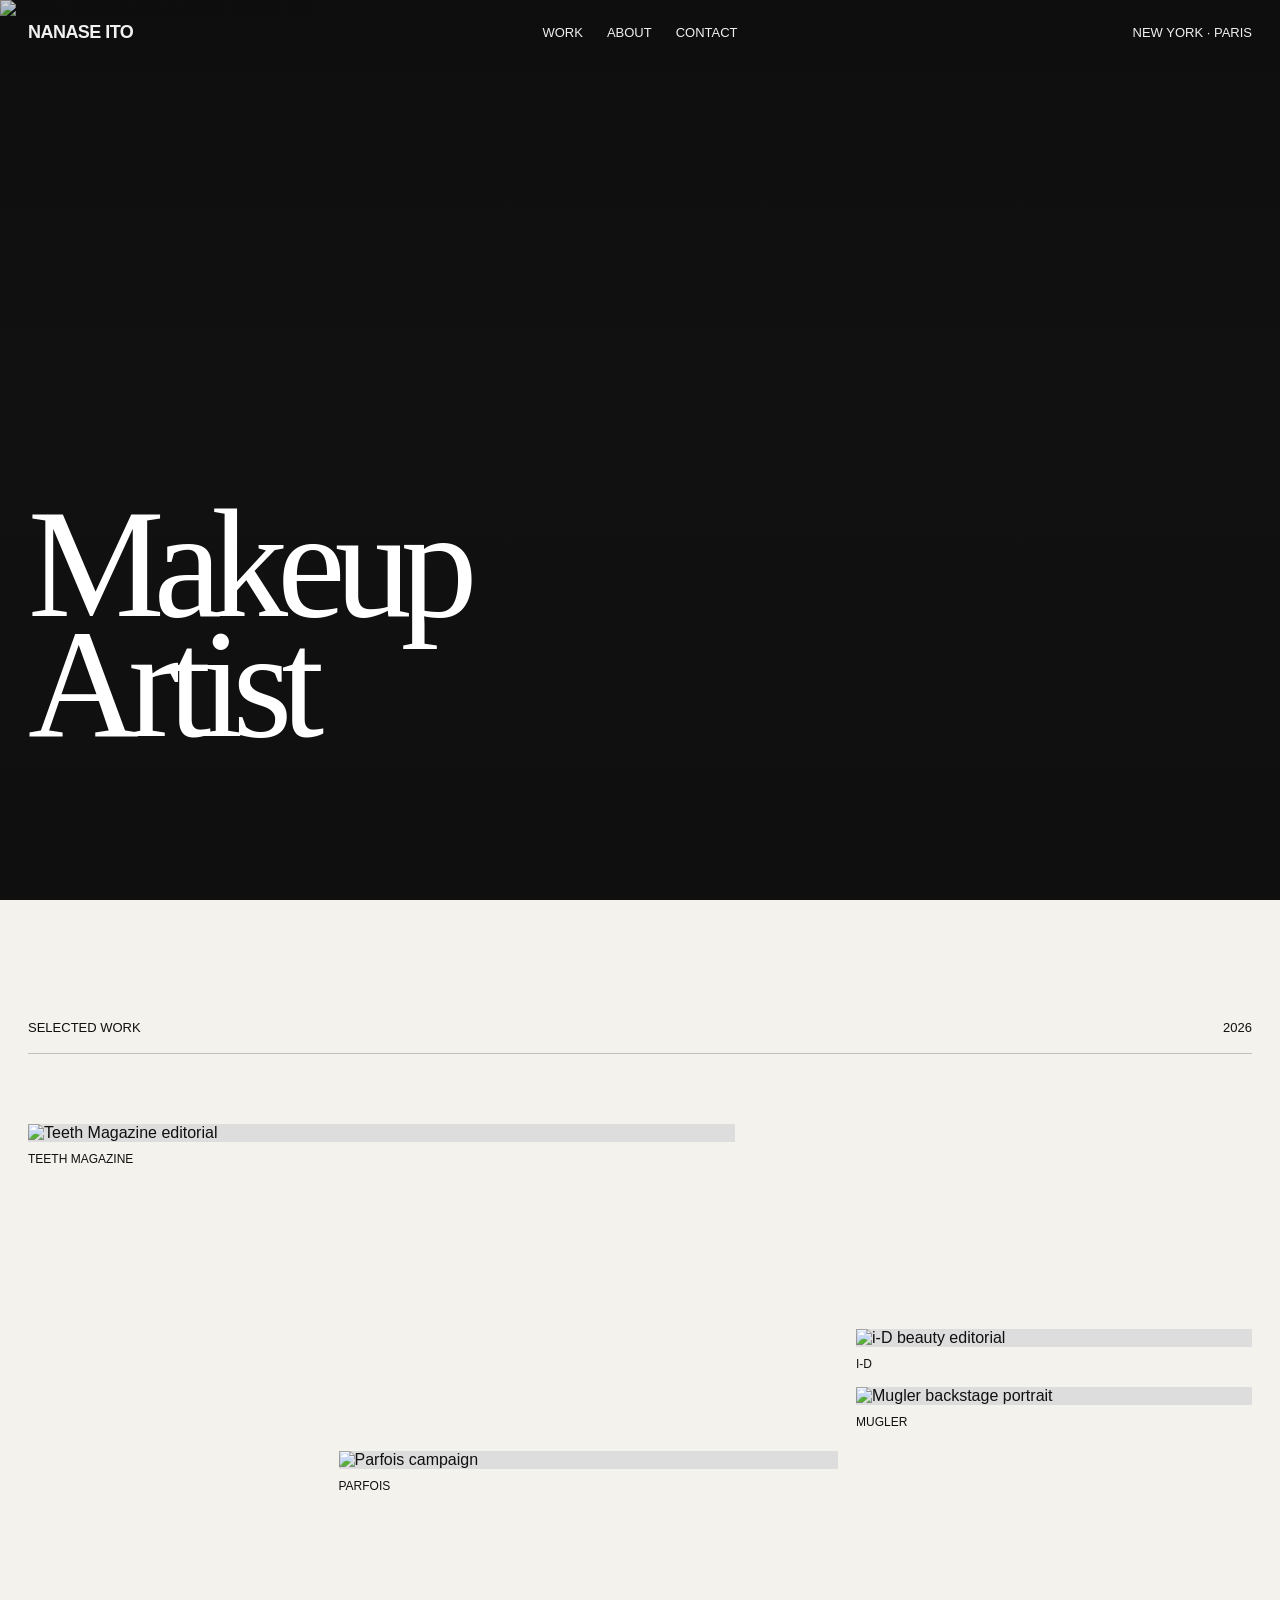
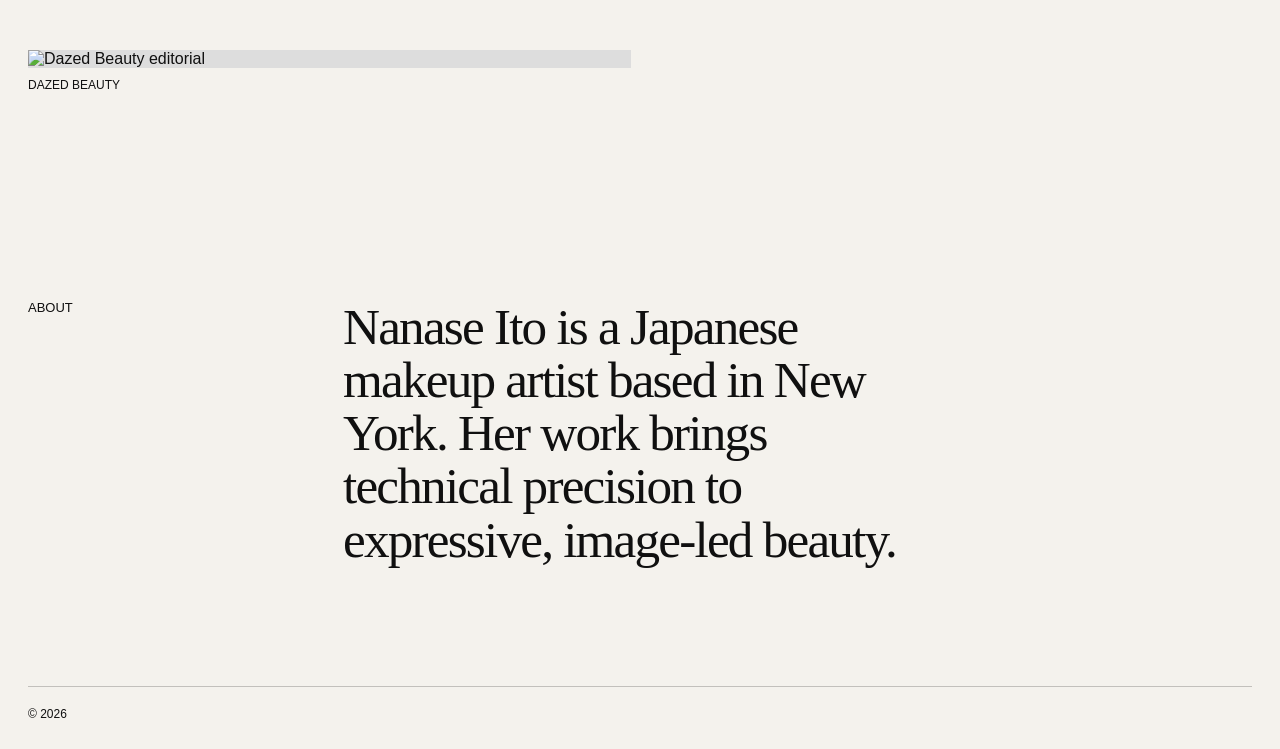
==== index.html @ 4bec416e "Initial commit: publish nanaseito_001 Co-Authored-By: Claude Sonnet 5 <noreply@anthropic.com>" ====
<!doctype html>
<html lang="en">
<head>
  <meta charset="utf-8">
  <meta name="viewport" content="width=device-width, initial-scale=1">
  <title>Nanase Ito — Makeup Artist</title>
  <meta name="description" content="Nanase Ito is a Japanese makeup artist based in New York.">
  <link rel="preconnect" href="https://images.squarespace-cdn.com">
  <style>
    :root { --ink:#101010; --paper:#f4f2ed; --line:rgba(16,16,16,.22); }
    * { box-sizing:border-box; }
    html { scroll-behavior:smooth; }
    body { margin:0; background:var(--paper); color:var(--ink); font-family:Arial, Helvetica, sans-serif; }
    a { color:inherit; text-decoration:none; }
    button { font:inherit; color:inherit; }
    header { position:fixed; inset:0 0 auto; z-index:20; display:grid; grid-template-columns:1fr auto 1fr; align-items:center; padding:22px 28px; mix-blend-mode:difference; color:#fff; }
    .brand { font-size:18px; font-weight:700; letter-spacing:-.03em; text-transform:uppercase; }
    nav { display:flex; gap:24px; font-size:13px; text-transform:uppercase; }
    .place { justify-self:end; font-size:13px; text-transform:uppercase; }
    .hero { position:relative; height:100svh; min-height:640px; overflow:hidden; background:#111; }
    .slides { height:100%; display:flex; transition:transform .85s cubic-bezier(.77,0,.18,1); }
    .slide { flex:0 0 100%; position:relative; }
    .slide img { width:100%; height:100%; object-fit:cover; display:block; filter:saturate(.92); }
    .slide:nth-child(2) img { object-position:50% 38%; }
    .slide:nth-child(3) img { object-position:50% 32%; }
    .shade { position:absolute; inset:0; background:linear-gradient(180deg,rgba(0,0,0,.18),transparent 45%,rgba(0,0,0,.12)); pointer-events:none; }
    .hero-title { position:absolute; z-index:3; left:28px; bottom:28px; color:#fff; font-family:Georgia, 'Times New Roman', serif; font-weight:400; font-size:clamp(62px,12vw,180px); line-height:.78; letter-spacing:-.07em; }
    .counter { position:absolute; z-index:4; right:28px; bottom:30px; color:#fff; font-size:13px; letter-spacing:.08em; }
    .hero-controls { position:absolute; z-index:5; inset:76px 0 0; display:grid; grid-template-columns:1fr 1fr; }
    .hero-controls button { border:0; background:transparent; cursor:pointer; color:transparent; }
    .work { padding:120px 28px 48px; }
    .section-head { display:grid; grid-template-columns:1fr 1fr; padding-bottom:18px; border-bottom:1px solid var(--line); margin-bottom:70px; font-size:13px; text-transform:uppercase; }
    .section-head span:last-child { text-align:right; }
    .grid { display:grid; grid-template-columns:repeat(12,1fr); gap:80px 18px; align-items:start; }
    figure { margin:0; }
    figure img { width:100%; display:block; background:#ddd; }
    figcaption { display:flex; justify-content:space-between; gap:16px; padding-top:10px; font-size:12px; text-transform:uppercase; }
    .p1 { grid-column:1 / span 7; }
    .p2 { grid-column:9 / span 4; margin-top:16vw; }
    .p3 { grid-column:4 / span 5; }
    .p4 { grid-column:9 / span 4; margin-top:-5vw; }
    .p5 { grid-column:1 / span 6; margin-top:6vw; }
    .about { display:grid; grid-template-columns:1fr 2fr 1fr; gap:18px; padding:160px 28px 120px; }
    .eyebrow { font-size:13px; text-transform:uppercase; }
    .bio { font-family:Georgia, 'Times New Roman', serif; font-size:clamp(30px,4vw,58px); line-height:1.04; letter-spacing:-.035em; }
    footer { border-top:1px solid var(--line); margin:0 28px; padding:20px 0 28px; display:flex; justify-content:space-between; font-size:12px; text-transform:uppercase; }
    @media (max-width:700px) {
      header { grid-template-columns:1fr auto; padding:18px; }
      header nav { display:none; }
      .place { font-size:12px; }
      .hero { min-height:560px; }
      .hero-title { left:18px; bottom:24px; font-size:20vw; }
      .counter { right:18px; bottom:19px; }
      .work { padding:85px 18px 28px; }
      .section-head { grid-template-columns:1fr auto; margin-bottom:42px; }
      .grid { display:block; }
      figure { width:100%; margin:0 0 58px !important; }
      figure:nth-child(even) { width:78%; margin-left:auto !important; }
      .about { grid-template-columns:1fr; padding:80px 18px; gap:30px; }
      .bio { font-size:34px; }
      footer { margin:0 18px; }
    }
  </style>
</head>
<body>
  <header>
    <a class="brand" href="#top">Nanase Ito</a>
    <nav><a href="#work">Work</a><a href="#about">About</a><a href="mailto:itonanase11077@gmail.com">Contact</a></nav>
    <span class="place">New York · Paris</span>
  </header>

  <main id="top">
    <section class="hero" aria-label="Featured work">
      <div class="slides">
        <div class="slide"><img src="https://images.squarespace-cdn.com/content/v1/6705bab0c13f155f43c65a9a/87ce62e5-4404-4b82-a5b9-303808db3ea6/chloe%2B%289%29-2.jpeg" alt="Beauty editorial with sculpted metallic hair"></div>
        <div class="slide"><img src="https://images.squarespace-cdn.com/content/v1/6705bab0c13f155f43c65a9a/ef1202eb-2fb5-4d88-b9f0-7d915e06c756/IMG_2988.jpeg" alt="Red graphic eye makeup editorial"></div>
        <div class="slide"><img src="https://images.squarespace-cdn.com/content/v1/6705bab0c13f155f43c65a9a/e3871aca-f01a-4595-9a8e-7752eb42dacd/IMG_6322.JPG" alt="Dazed Beauty portrait"></div>
      </div>
      <div class="shade"></div>
      <h1 class="hero-title">Makeup<br>Artist</h1>
    
      <div class="hero-controls"><button type="button" aria-label="Previous image" data-dir="-1">Previous</button><button type="button" aria-label="Next image" data-dir="1">Next</button></div>
    </section>

    <section class="work" id="work">
      <div class="section-head"><span>Selected work</span><span>2026</span></div>
      <div class="grid">
        <figure class="p1"><img loading="lazy" src="https://images.squarespace-cdn.com/content/v1/6705bab0c13f155f43c65a9a/87ce62e5-4404-4b82-a5b9-303808db3ea6/chloe%2B%289%29-2.jpeg" alt="Teeth Magazine editorial"><figcaption><span>Teeth Magazine</span></figcaption></figure>
        <figure class="p2"><img loading="lazy" src="https://images.squarespace-cdn.com/content/v1/6705bab0c13f155f43c65a9a/d8fe0be6-64a1-47eb-9e00-65406b2ce087/IMG_0883.JPG" alt="i-D beauty editorial"><figcaption><span>i-D</span></figcaption></figure>
        <figure class="p3"><img loading="lazy" src="https://images.squarespace-cdn.com/content/v1/6705bab0c13f155f43c65a9a/ef1202eb-2fb5-4d88-b9f0-7d915e06c756/IMG_2988.jpeg" alt="Parfois campaign"><figcaption><span>Parfois</span></figcaption></figure>
        <figure class="p4"><img loading="lazy" src="https://images.squarespace-cdn.com/content/v1/6705bab0c13f155f43c65a9a/119b6da4-0183-445a-9e0c-c8766646e781/IMG_0460.JPG" alt="Mugler backstage portrait"><figcaption><span>Mugler</span></figcaption></figure>
        <figure class="p5"><img loading="lazy" src="https://images.squarespace-cdn.com/content/v1/6705bab0c13f155f43c65a9a/e3871aca-f01a-4595-9a8e-7752eb42dacd/IMG_6322.JPG" alt="Dazed Beauty editorial"><figcaption><span>Dazed Beauty</span></figcaption></figure>
      </div>
    </section>

    <section class="about" id="about">
      <span class="eyebrow">About</span>
      <div class="bio">Nanase Ito is a Japanese makeup artist based in New York. Her work brings technical precision to expressive, image-led beauty.</div>
    </section>
  </main>
  <footer><span>© 2026</span></footer>
  <script>
    const rail=document.querySelector('.slides');
    const count=document.querySelector('.counter b');
    const total=3;
    let index=0;
    function go(step){ index=(index+step+total)%total; rail.style.transform=`translateX(-${index*100}%)`; count.textContent=String(index+1).padStart(2,'0'); }
    document.querySelectorAll('.hero-controls button').forEach(button=>button.addEventListener('click',()=>go(Number(button.dataset.dir))));
    let timer=setInterval(()=>go(1),5000);
    document.querySelector('.hero').addEventListener('pointerenter',()=>clearInterval(timer));
  </script>
</body>
</html>
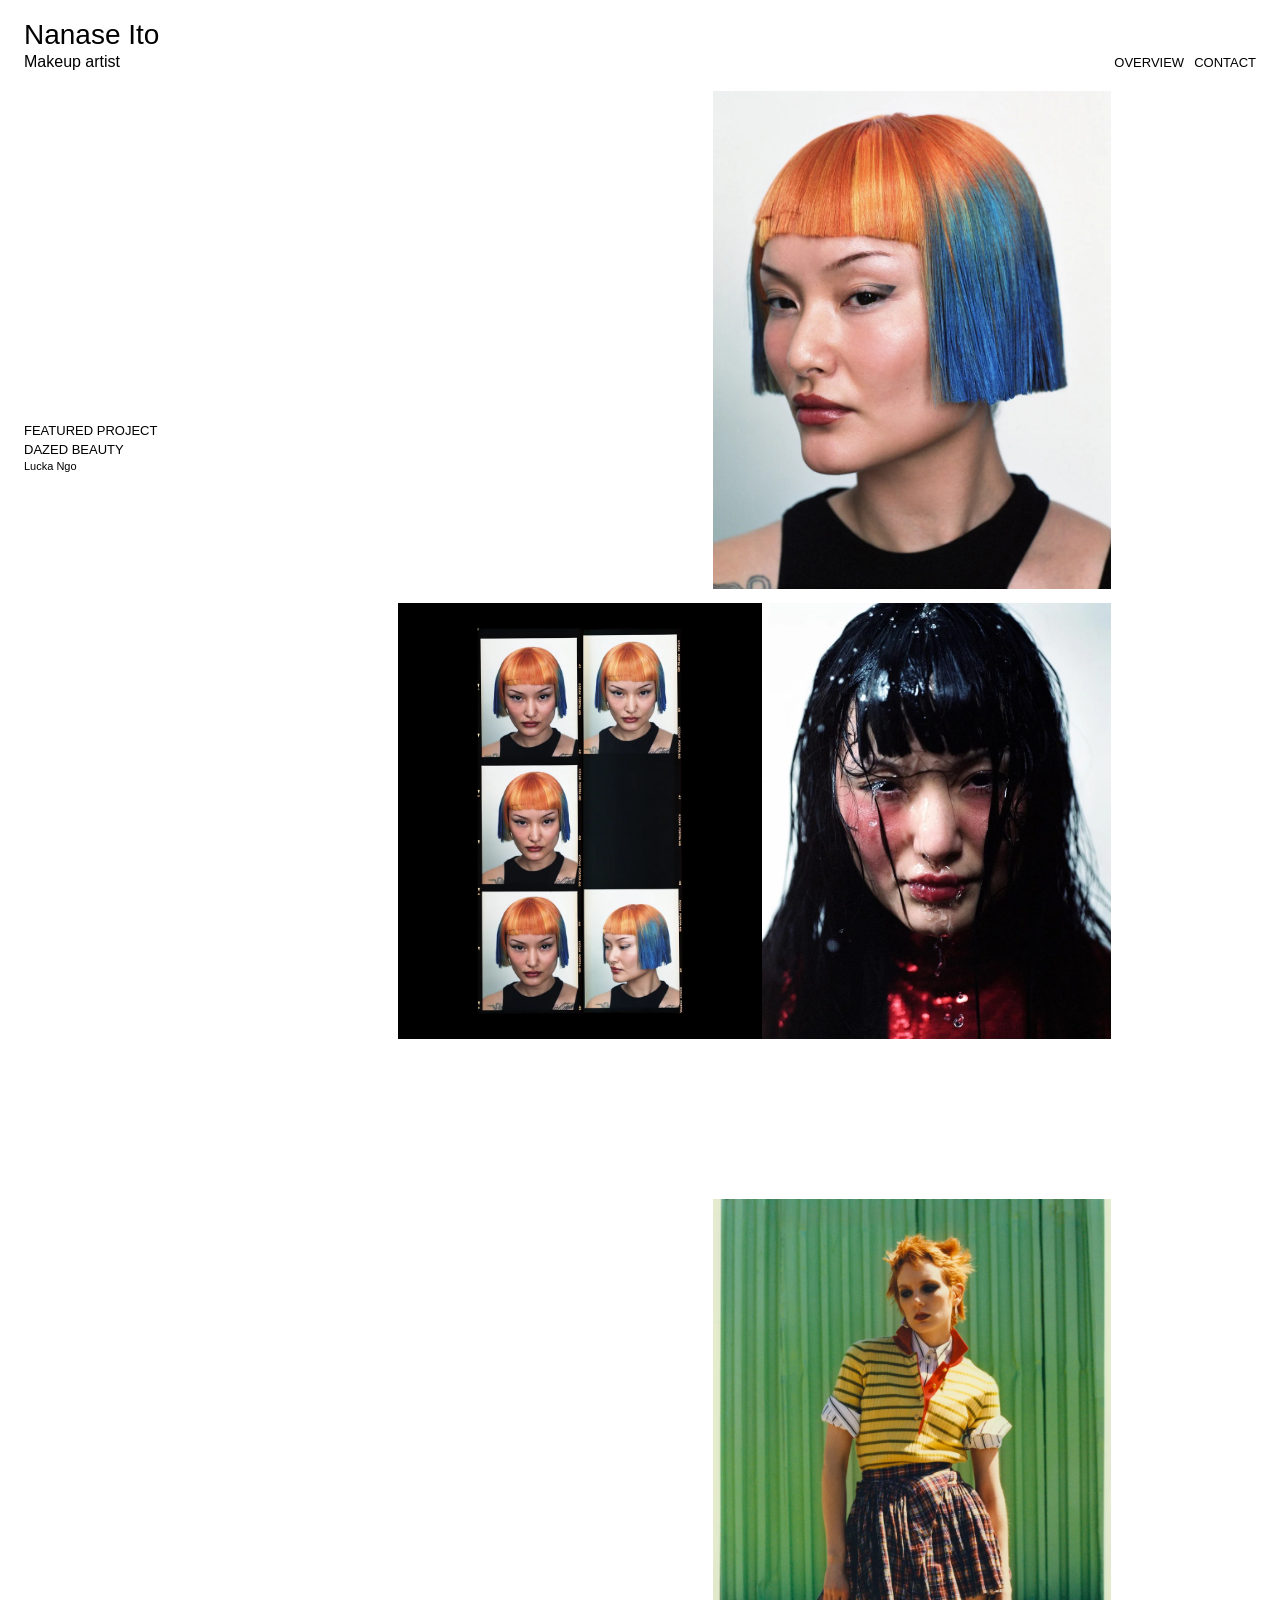
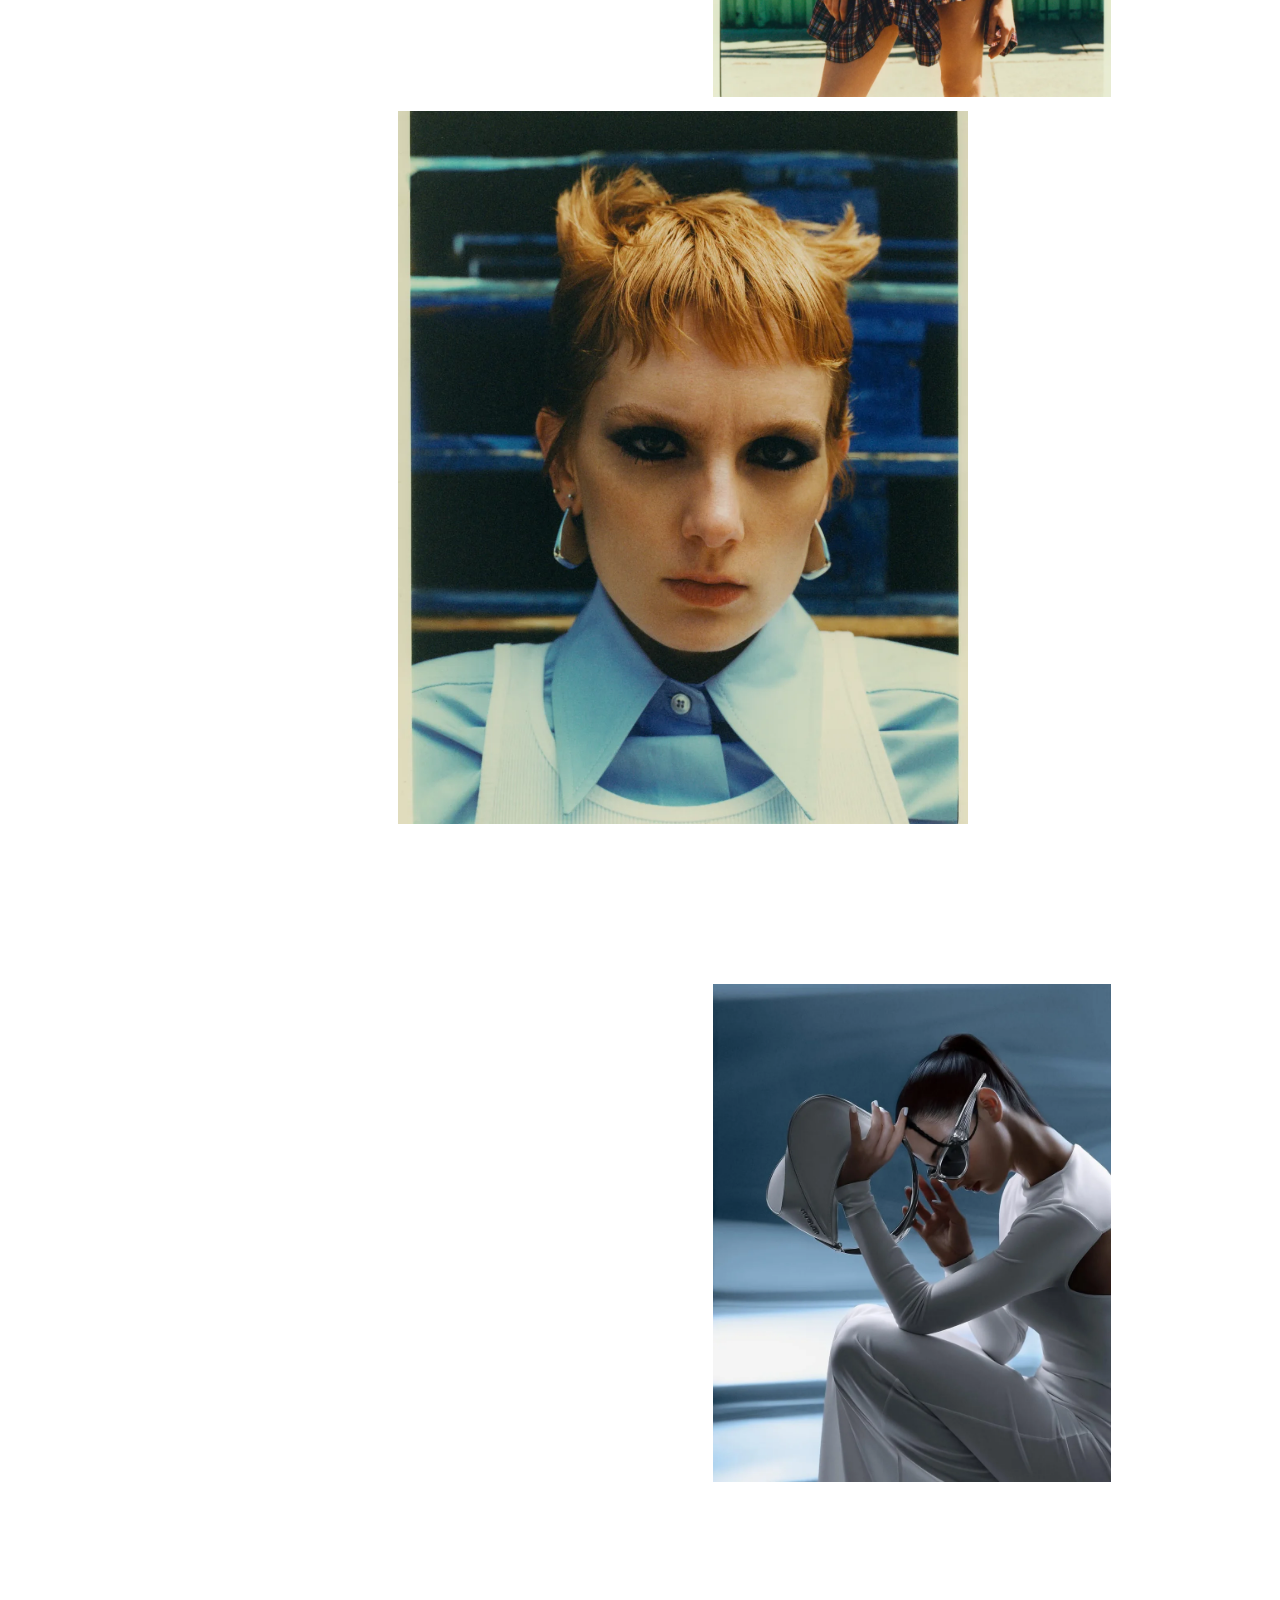
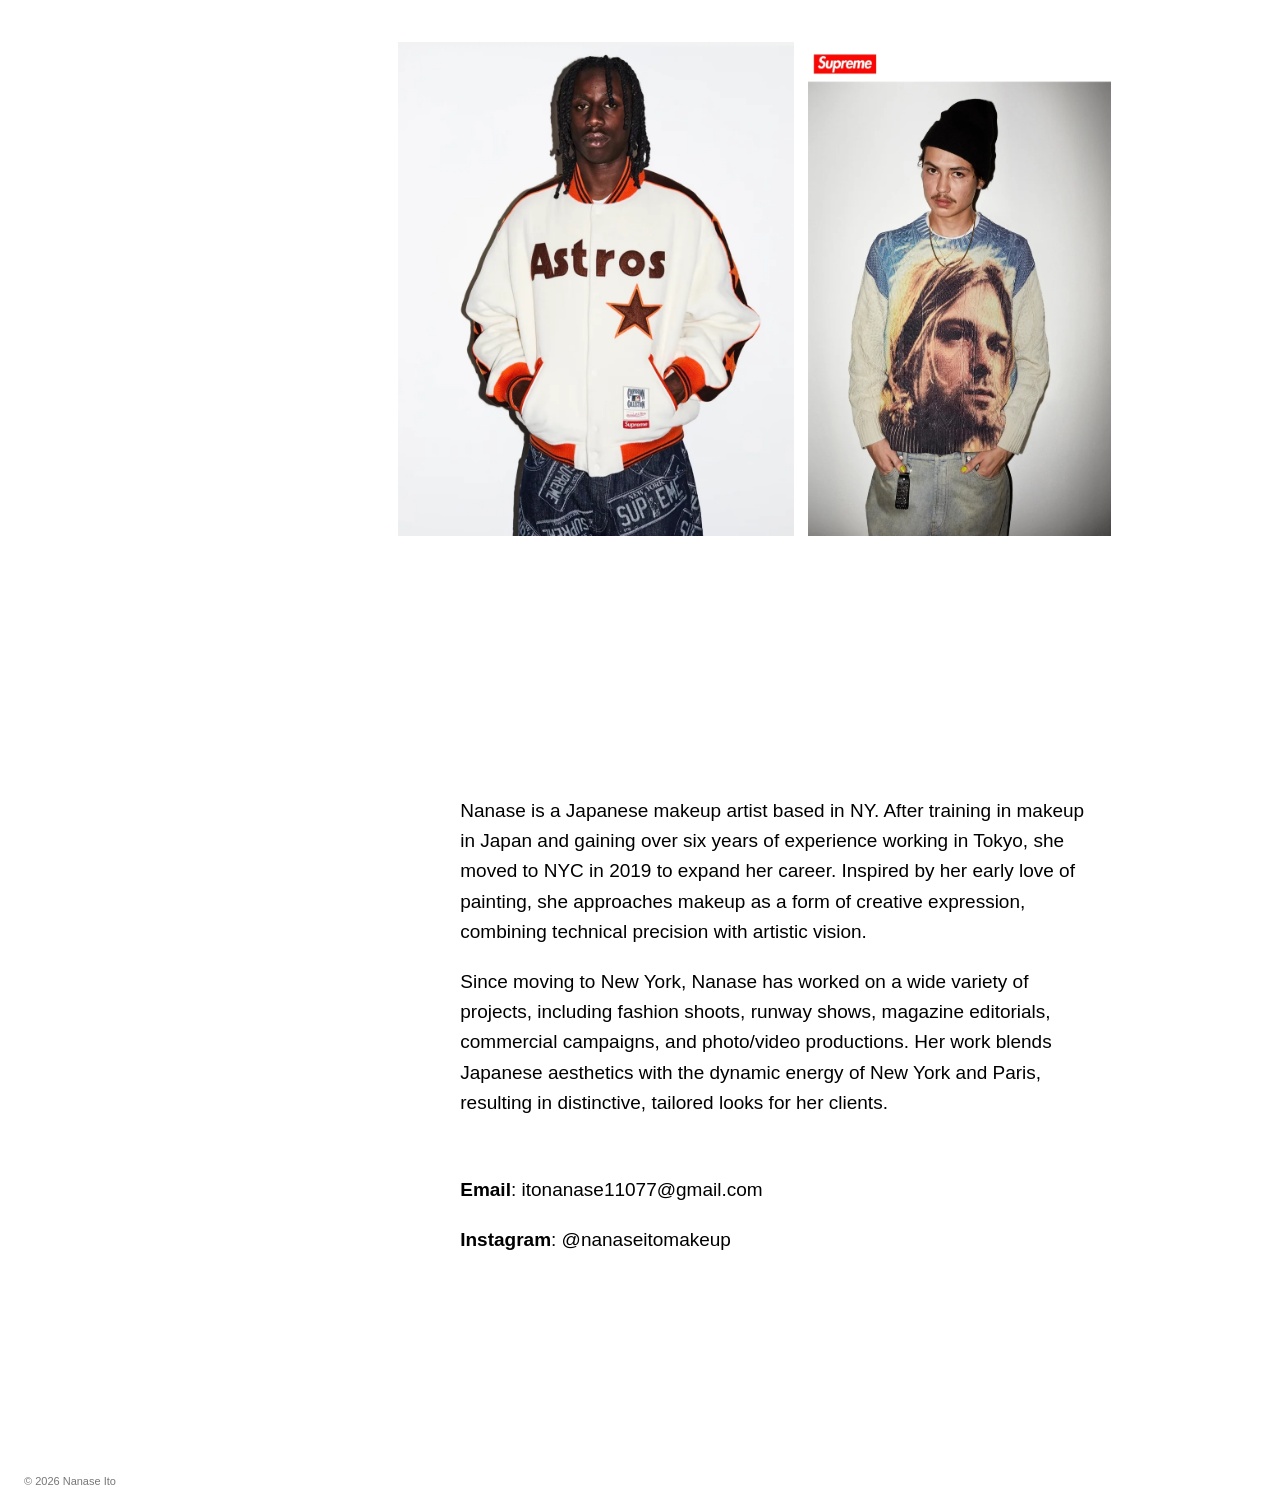
==== commit 4416399a: "Replace placeholder page with the Nanase Ito portfolio site Adds the index (featured projects, info," ====
--- a/index.html
+++ b/index.html
@@ -2,112 +2,53 @@
 <html lang="en">
 <head>
   <meta charset="utf-8">
-  <meta name="viewport" content="width=device-width, initial-scale=1">
-  <title>Nanase Ito — Makeup Artist</title>
-  <meta name="description" content="Nanase Ito is a Japanese makeup artist based in New York.">
-  <link rel="preconnect" href="https://images.squarespace-cdn.com">
-  <style>
-    :root { --ink:#101010; --paper:#f4f2ed; --line:rgba(16,16,16,.22); }
-    * { box-sizing:border-box; }
-    html { scroll-behavior:smooth; }
-    body { margin:0; background:var(--paper); color:var(--ink); font-family:Arial, Helvetica, sans-serif; }
-    a { color:inherit; text-decoration:none; }
-    button { font:inherit; color:inherit; }
-    header { position:fixed; inset:0 0 auto; z-index:20; display:grid; grid-template-columns:1fr auto 1fr; align-items:center; padding:22px 28px; mix-blend-mode:difference; color:#fff; }
-    .brand { font-size:18px; font-weight:700; letter-spacing:-.03em; text-transform:uppercase; }
-    nav { display:flex; gap:24px; font-size:13px; text-transform:uppercase; }
-    .place { justify-self:end; font-size:13px; text-transform:uppercase; }
-    .hero { position:relative; height:100svh; min-height:640px; overflow:hidden; background:#111; }
-    .slides { height:100%; display:flex; transition:transform .85s cubic-bezier(.77,0,.18,1); }
-    .slide { flex:0 0 100%; position:relative; }
-    .slide img { width:100%; height:100%; object-fit:cover; display:block; filter:saturate(.92); }
-    .slide:nth-child(2) img { object-position:50% 38%; }
-    .slide:nth-child(3) img { object-position:50% 32%; }
-    .shade { position:absolute; inset:0; background:linear-gradient(180deg,rgba(0,0,0,.18),transparent 45%,rgba(0,0,0,.12)); pointer-events:none; }
-    .hero-title { position:absolute; z-index:3; left:28px; bottom:28px; color:#fff; font-family:Georgia, 'Times New Roman', serif; font-weight:400; font-size:clamp(62px,12vw,180px); line-height:.78; letter-spacing:-.07em; }
-    .counter { position:absolute; z-index:4; right:28px; bottom:30px; color:#fff; font-size:13px; letter-spacing:.08em; }
-    .hero-controls { position:absolute; z-index:5; inset:76px 0 0; display:grid; grid-template-columns:1fr 1fr; }
-    .hero-controls button { border:0; background:transparent; cursor:pointer; color:transparent; }
-    .work { padding:120px 28px 48px; }
-    .section-head { display:grid; grid-template-columns:1fr 1fr; padding-bottom:18px; border-bottom:1px solid var(--line); margin-bottom:70px; font-size:13px; text-transform:uppercase; }
-    .section-head span:last-child { text-align:right; }
-    .grid { display:grid; grid-template-columns:repeat(12,1fr); gap:80px 18px; align-items:start; }
-    figure { margin:0; }
-    figure img { width:100%; display:block; background:#ddd; }
-    figcaption { display:flex; justify-content:space-between; gap:16px; padding-top:10px; font-size:12px; text-transform:uppercase; }
-    .p1 { grid-column:1 / span 7; }
-    .p2 { grid-column:9 / span 4; margin-top:16vw; }
-    .p3 { grid-column:4 / span 5; }
-    .p4 { grid-column:9 / span 4; margin-top:-5vw; }
-    .p5 { grid-column:1 / span 6; margin-top:6vw; }
-    .about { display:grid; grid-template-columns:1fr 2fr 1fr; gap:18px; padding:160px 28px 120px; }
-    .eyebrow { font-size:13px; text-transform:uppercase; }
-    .bio { font-family:Georgia, 'Times New Roman', serif; font-size:clamp(30px,4vw,58px); line-height:1.04; letter-spacing:-.035em; }
-    footer { border-top:1px solid var(--line); margin:0 28px; padding:20px 0 28px; display:flex; justify-content:space-between; font-size:12px; text-transform:uppercase; }
-    @media (max-width:700px) {
-      header { grid-template-columns:1fr auto; padding:18px; }
-      header nav { display:none; }
-      .place { font-size:12px; }
-      .hero { min-height:560px; }
-      .hero-title { left:18px; bottom:24px; font-size:20vw; }
-      .counter { right:18px; bottom:19px; }
-      .work { padding:85px 18px 28px; }
-      .section-head { grid-template-columns:1fr auto; margin-bottom:42px; }
-      .grid { display:block; }
-      figure { width:100%; margin:0 0 58px !important; }
-      figure:nth-child(even) { width:78%; margin-left:auto !important; }
-      .about { grid-template-columns:1fr; padding:80px 18px; gap:30px; }
-      .bio { font-size:34px; }
-      footer { margin:0 18px; }
-    }
-  </style>
+  <meta name="viewport" content="width=device-width, initial-scale=1, viewport-fit=cover">
+  <meta name="description" content="Nanase Ito, Japanese makeup artist based in New York.">
+  <title>NANASE ITO — Makeup artist</title>
+  <link rel="stylesheet" href="index.css">
+  <script src="portfolio-data.js" defer></script>
+  <script src="featured-data.js" defer></script>
+  <script src="index.js" defer></script>
 </head>
 <body>
-  <header>
-    <a class="brand" href="#top">Nanase Ito</a>
-    <nav><a href="#work">Work</a><a href="#about">About</a><a href="mailto:itonanase11077@gmail.com">Contact</a></nav>
-    <span class="place">New York · Paris</span>
+  <header class="site-header">
+    <div class="site-brand">
+      <span class="site-name">Nanase Ito</span>
+      <span class="site-role">Makeup artist</span>
+    </div>
+    <nav class="site-nav" aria-label="Site">
+      <a href="overview.html">OVERVIEW</a>
+      <a href="mailto:itonanase11077@gmail.com">CONTACT</a>
+    </nav>
   </header>
 
-  <main id="top">
-    <section class="hero" aria-label="Featured work">
-      <div class="slides">
-        <div class="slide"><img src="https://images.squarespace-cdn.com/content/v1/6705bab0c13f155f43c65a9a/87ce62e5-4404-4b82-a5b9-303808db3ea6/chloe%2B%289%29-2.jpeg" alt="Beauty editorial with sculpted metallic hair"></div>
-        <div class="slide"><img src="https://images.squarespace-cdn.com/content/v1/6705bab0c13f155f43c65a9a/ef1202eb-2fb5-4d88-b9f0-7d915e06c756/IMG_2988.jpeg" alt="Red graphic eye makeup editorial"></div>
-        <div class="slide"><img src="https://images.squarespace-cdn.com/content/v1/6705bab0c13f155f43c65a9a/e3871aca-f01a-4595-9a8e-7752eb42dacd/IMG_6322.JPG" alt="Dazed Beauty portrait"></div>
-      </div>
-      <div class="shade"></div>
-      <h1 class="hero-title">Makeup<br>Artist</h1>
-    
-      <div class="hero-controls"><button type="button" aria-label="Previous image" data-dir="-1">Previous</button><button type="button" aria-label="Next image" data-dir="1">Next</button></div>
+  <main id="page">
+    <!-- Projects come from featured-data.js (rendered by index.js). -->
+    <section id="featured" class="featured" aria-label="Featured project">
+      <div class="fp-rail"><div id="fp-caption" class="fp-caption" aria-live="polite"></div></div>
+      <div id="fp-projects" class="fp-projects"></div>
     </section>
 
-    <section class="work" id="work">
-      <div class="section-head"><span>Selected work</span><span>2026</span></div>
-      <div class="grid">
-        <figure class="p1"><img loading="lazy" src="https://images.squarespace-cdn.com/content/v1/6705bab0c13f155f43c65a9a/87ce62e5-4404-4b82-a5b9-303808db3ea6/chloe%2B%289%29-2.jpeg" alt="Teeth Magazine editorial"><figcaption><span>Teeth Magazine</span></figcaption></figure>
-        <figure class="p2"><img loading="lazy" src="https://images.squarespace-cdn.com/content/v1/6705bab0c13f155f43c65a9a/d8fe0be6-64a1-47eb-9e00-65406b2ce087/IMG_0883.JPG" alt="i-D beauty editorial"><figcaption><span>i-D</span></figcaption></figure>
-        <figure class="p3"><img loading="lazy" src="https://images.squarespace-cdn.com/content/v1/6705bab0c13f155f43c65a9a/ef1202eb-2fb5-4d88-b9f0-7d915e06c756/IMG_2988.jpeg" alt="Parfois campaign"><figcaption><span>Parfois</span></figcaption></figure>
-        <figure class="p4"><img loading="lazy" src="https://images.squarespace-cdn.com/content/v1/6705bab0c13f155f43c65a9a/119b6da4-0183-445a-9e0c-c8766646e781/IMG_0460.JPG" alt="Mugler backstage portrait"><figcaption><span>Mugler</span></figcaption></figure>
-        <figure class="p5"><img loading="lazy" src="https://images.squarespace-cdn.com/content/v1/6705bab0c13f155f43c65a9a/e3871aca-f01a-4595-9a8e-7752eb42dacd/IMG_6322.JPG" alt="Dazed Beauty editorial"><figcaption><span>Dazed Beauty</span></figcaption></figure>
+    <section id="about" class="text-section info-section" aria-label="Info">
+      <div class="body-text">
+        <p>Nanase is a Japanese makeup artist based in NY. After training in makeup in Japan and gaining over six years of experience working in Tokyo, she moved to NYC in 2019 to expand her career. Inspired by her early love of painting, she approaches makeup as a form of creative expression, combining technical precision with artistic vision.</p>
+        <p>Since moving to New York, Nanase has worked on a wide variety of projects, including fashion shoots, runway shows, magazine editorials, commercial campaigns, and photo/video productions. Her work blends Japanese aesthetics with the dynamic energy of New York and Paris, resulting in distinctive, tailored looks for her clients.</p>
+        <div class="info-contact">
+          <p><strong>Email</strong>: <a href="mailto:itonanase11077@gmail.com">itonanase11077@gmail.com</a></p>
+          <!-- TODO: link to the Instagram profile once its URL is confirmed. -->
+          <p><strong>Instagram</strong>: <a href="https://www.instagram.com/nanaseitomakeup/" target="_blank" rel="noopener noreferrer">@nanaseitomakeup</a></p>
+        </div>
       </div>
     </section>
+  </main>
 
-    <section class="about" id="about">
-      <span class="eyebrow">About</span>
-      <div class="bio">Nanase Ito is a Japanese makeup artist based in New York. Her work brings technical precision to expressive, image-led beauty.</div>
-    </section>
-  </main>
-  <footer><span>© 2026</span></footer>
-  <script>
-    const rail=document.querySelector('.slides');
-    const count=document.querySelector('.counter b');
-    const total=3;
-    let index=0;
-    function go(step){ index=(index+step+total)%total; rail.style.transform=`translateX(-${index*100}%)`; count.textContent=String(index+1).padStart(2,'0'); }
-    document.querySelectorAll('.hero-controls button').forEach(button=>button.addEventListener('click',()=>go(Number(button.dataset.dir))));
-    let timer=setInterval(()=>go(1),5000);
-    document.querySelector('.hero').addEventListener('pointerenter',()=>clearInterval(timer));
-  </script>
+  <footer class="site-footer">
+  © 2026 Nanase Ito
+  </footer>
+
+  <section id="modal" class="overlay" role="dialog" aria-modal="true" aria-label="Portfolio media viewer" hidden>
+    <div id="stage" class="stage"></div>
+    <div class="modal-footer"><div id="modal-caption" class="caption" aria-live="polite"></div><button id="modal-close" aria-label="Close media viewer">&lt;&lt;</button></div>
+  </section>
 </body>
 </html>
--- a/index.css
+++ b/index.css
@@ -0,0 +1,141 @@
+/* index.html. overview.html keeps its own overview.css.
+ * Lightbox rules near the bottom are copied from overview.css (same look/behaviour). */
+:root {
+  font-family: "Helvetica Neue", Helvetica, Arial, sans-serif; color: #000; --bg: #fff; background: var(--bg); font-size: 14px;
+  --edge: 24px;
+  /* Header type: Helvetica-style name / profession (tune size and weight here) */
+  --brand-font-weight: 400;
+  --brand-name-size: 28px;
+  --brand-role-size: 16px;
+  --nav-size: 13px;
+  --header-pad-top: max(18px, env(safe-area-inset-top));
+  --header-pad-bottom: 12px;
+  --header-h: calc(var(--header-pad-top) + (var(--brand-name-size) + var(--brand-role-size)) * 1.2 + var(--header-pad-bottom));
+  /* Body text (INFO) */
+  --body-size: 19px;
+}
+* { box-sizing: border-box; }
+body { margin: 0; }
+button, a { color: inherit; font: inherit; -webkit-tap-highlight-color: transparent; }
+button { padding: 0; border: 0; background: none; cursor: pointer; appearance: none; -webkit-appearance: none; }
+a { text-decoration: none; }
+button:focus-visible, a:focus-visible { outline: 1px solid currentColor; outline-offset: 4px; }
+.no-ring:focus-visible { outline: none; }
+[hidden] { display: none !important; }
+h1, h2 { margin: 0; font: inherit; }
+
+/* Fixed frosted header: same treatment as overview.css .header-bg */
+.site-header {
+  position: fixed; top: 0; left: 0; right: 0; z-index: 30;
+  height: var(--header-h);
+  padding: var(--header-pad-top) max(var(--edge), env(safe-area-inset-right)) var(--header-pad-bottom) max(var(--edge), env(safe-area-inset-left));
+  display: flex; justify-content: space-between; align-items: flex-end; gap: 16px;
+  color: #000;
+  background: rgba(255, 255, 255, 0.555);
+  backdrop-filter: blur(16px); -webkit-backdrop-filter: blur(16px);
+}
+.site-brand {
+  font-weight: var(--brand-font-weight); line-height: 1.2;
+}
+.site-name { display: block; font-size: var(--brand-name-size); }
+.site-role { display: block; font-size: var(--brand-role-size); }
+.site-nav { display: flex; gap: 10px; font-size: var(--nav-size); line-height: 1.2; white-space: nowrap; }
+
+/* FEATURED PROJECT
+ * One caption (.fp-rail) for the whole section sticks on the left while the projects
+ * scroll (desktop/tablet: mid-screen; mobile: below the header, see media query);
+ * index.js swaps its text per project. Images sit in an asymmetric
+ * right-hand stack: main image right-aligned, remaining images in a row below. */
+.featured { display: grid; padding-top: calc(var(--header-h) + 8px); }
+.fp-rail, .fp-projects { grid-area: 1 / 1; min-width: 0; }
+.fp-rail { justify-self: start; width: 30%; padding-left: max(var(--edge), env(safe-area-inset-left)); pointer-events: none; }
+.fp-rail .fp-caption { position: sticky; top: calc(50vh - 28px); }
+.fp-caption { font-size: 13px; line-height: 1.45; text-transform: uppercase; }
+.fp-caption span { display: block; }
+.fp-caption .fp-credit { font-size: 11px; text-transform: none; }
+.fp-project + .fp-project { margin-top: 160px; }
+.fp-stack { width: 55.7%; margin-left: auto; margin-right: 13.2%; }
+.fp-item { display: block; width: 100%; }
+.fp-item img, .fp-item video { display: block; width: 100%; height: auto; }
+.fp-main { width: 55.9%; margin-left: auto; }
+.fp-row { display: flex; align-items: flex-start; margin-top: 14px; }
+.fp-row .fp-item { min-width: 0; }
+/* layout: 'side-by-side' (featured-data.js): the two images form the only row */
+.fp-project--side .fp-row { margin-top: 0; gap: 14px; }
+
+/* INFO: text in the right-hand column (two-column grid) */
+.text-section {
+  display: grid; grid-template-columns: 41% minmax(0, 1fr); align-items: center;
+  padding: 0 15% 0 max(var(--edge), env(safe-area-inset-left));
+}
+.info-section { margin-top: 260px; padding-bottom: 160px; }
+/* No INFO label: keep the text in the right-hand column */
+.info-section .body-text { grid-column: 2; }
+.info-contact { margin-top: 3em; }
+.body-text {
+  font-size: var(--body-size); line-height: 1.6; text-align: left;
+}
+.body-text p { margin: 0 0 1em; }
+.body-text p:last-child { margin-bottom: 0; }
+.body-text a { text-decoration: none; }
+.body-text strong { font-weight: 700; }
+
+/* Lightbox - copied from overview.css. The page header stays above it (z-index 30). */
+.overlay { position: fixed; inset: 0; z-index: 20; background: rgba(245,245,245,.72); backdrop-filter: blur(5px); -webkit-backdrop-filter: blur(5px); }
+#modal { touch-action: none; overscroll-behavior-y: none; }
+#modal { background: #FFFFFF; }
+.stage { position: absolute; inset: var(--header-h) 30px 54px; overflow: hidden; touch-action: none; }
+.modal-media { position: absolute; inset: 0; width: 100%; height: 100%; object-fit: contain; display: block; user-select: none; -webkit-user-select: none; }
+.modal-footer { position: fixed; bottom: 0; left: 0; right: 0; padding: 9px max(var(--edge), env(safe-area-inset-right)) max(9px, env(safe-area-inset-bottom)) max(var(--edge), env(safe-area-inset-left)); min-height: 46px; display: flex; align-items: center; justify-content: space-between; gap: 20px; font-size: 11px; }
+.modal-footer button { font-size: 13px; min-width: 44px; min-height: 44px; text-align: right; }
+.caption { line-height: 1.25; min-height: 30px; }
+.caption span { display: block; }
+
+/* Mobile: compact header; per-project caption beside the main image instead of the sticky rail */
+@media (max-width: 767px) {
+  :root {
+    --edge: 20px;
+    --brand-name-size: 18px;
+    --brand-role-size: 13px;
+    --nav-size: 10px;
+    --header-pad-top: max(12px, env(safe-area-inset-top));
+    --header-pad-bottom: 8px;
+    --body-size: 14px;
+  }
+  .featured { padding-top: calc(var(--header-h) + 40px); }
+  .fp-project { display: grid; grid-template-columns: minmax(0, 1fr) 52%; padding-right: 10px; }
+  .fp-project + .fp-project { margin-top: 100px; }
+  .fp-stack { display: contents; }
+  /* Rail caption pinned where the first project's caption starts (header + 40px), drawn
+     above the images (z-index 1, still below the header's 30). Neither .fp-rail nor its
+     ancestors form a stacking context, so the difference blend reaches the photos:
+     black on white, inverted over the image. */
+  .fp-rail .fp-caption {
+    top: calc(var(--header-h) + 40px); z-index: 1;
+    padding-top: 6px;
+    font-size: 28px; line-height: 1.35; white-space: nowrap;
+    color: #fff; mix-blend-mode: difference;
+  }
+  .fp-rail .fp-caption .fp-credit { font-size: inherit; }
+  .fp-main { grid-column: 2; grid-row: 1; width: 100%; }
+  .fp-row { grid-column: 1 / -1; margin: 4px 0 0 10%; gap: 12px; }
+  .fp-project--side .fp-row { margin-top: 0; gap: 12px; }
+  .text-section { display: block; padding: 0 var(--edge); }
+  .info-section { margin-top: 200px; padding-bottom: 120px; }
+  .stage { inset: var(--header-h) 0 64px; }
+}
+
+
+.site-footer {
+  padding: 60px 24px 24px;
+  font-size: 11px;
+  font-weight: 400;
+  color: #777;
+  text-align: left;
+}
+
+@media (max-width: 767px) {
+  .site-footer {
+    padding: 60px 20px 20px;
+  }
+}
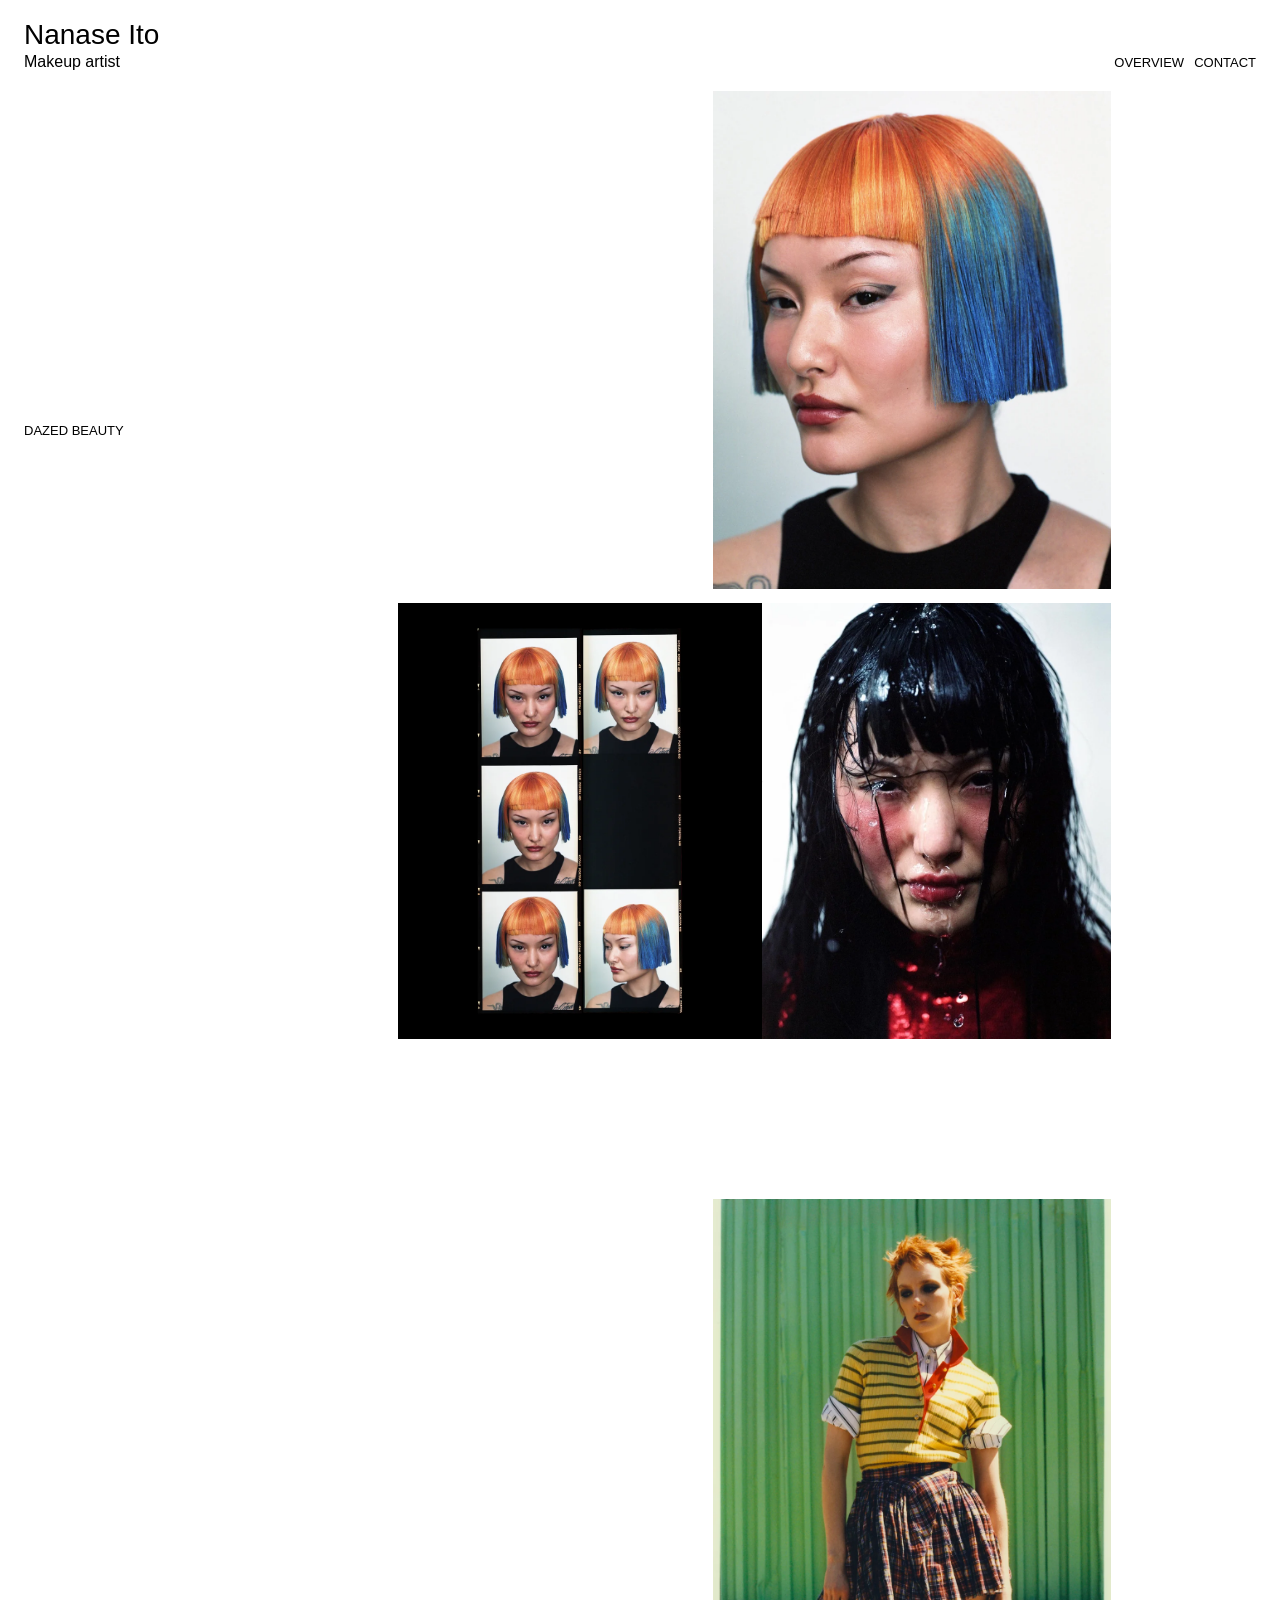
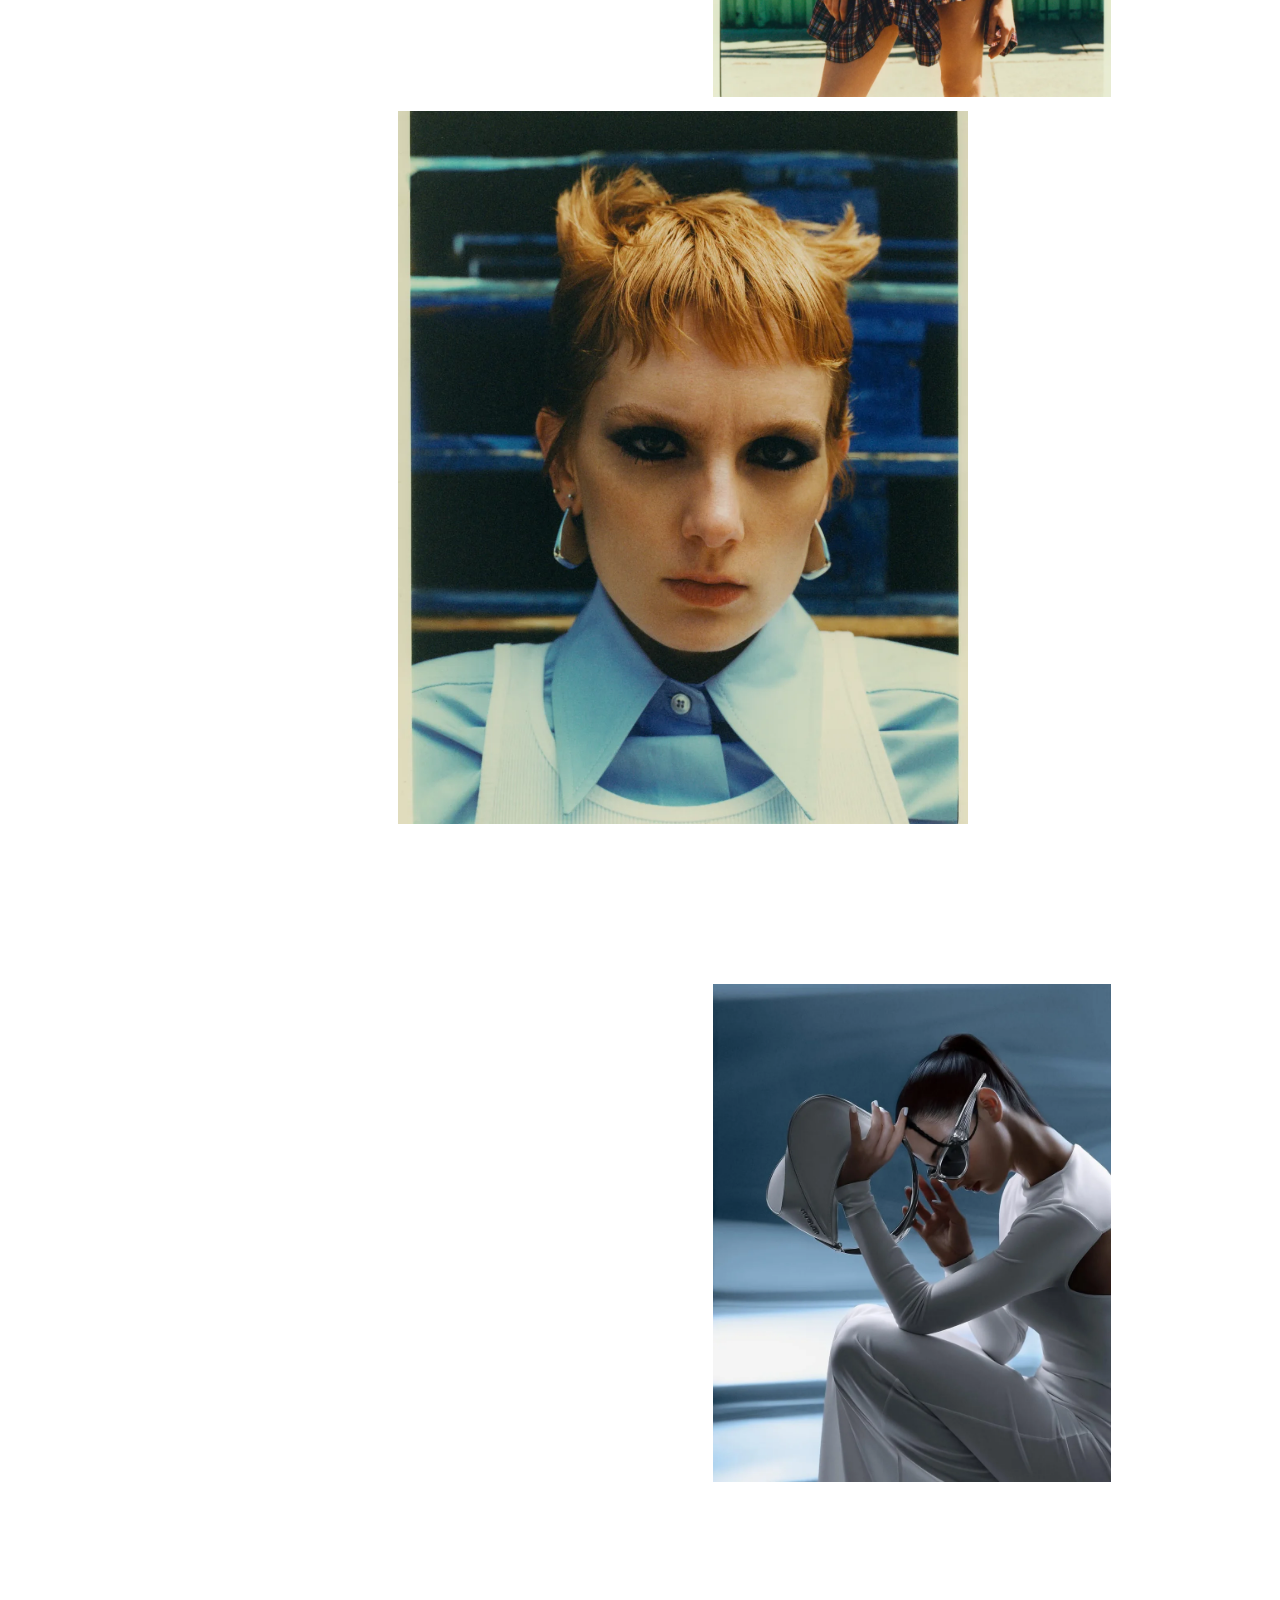
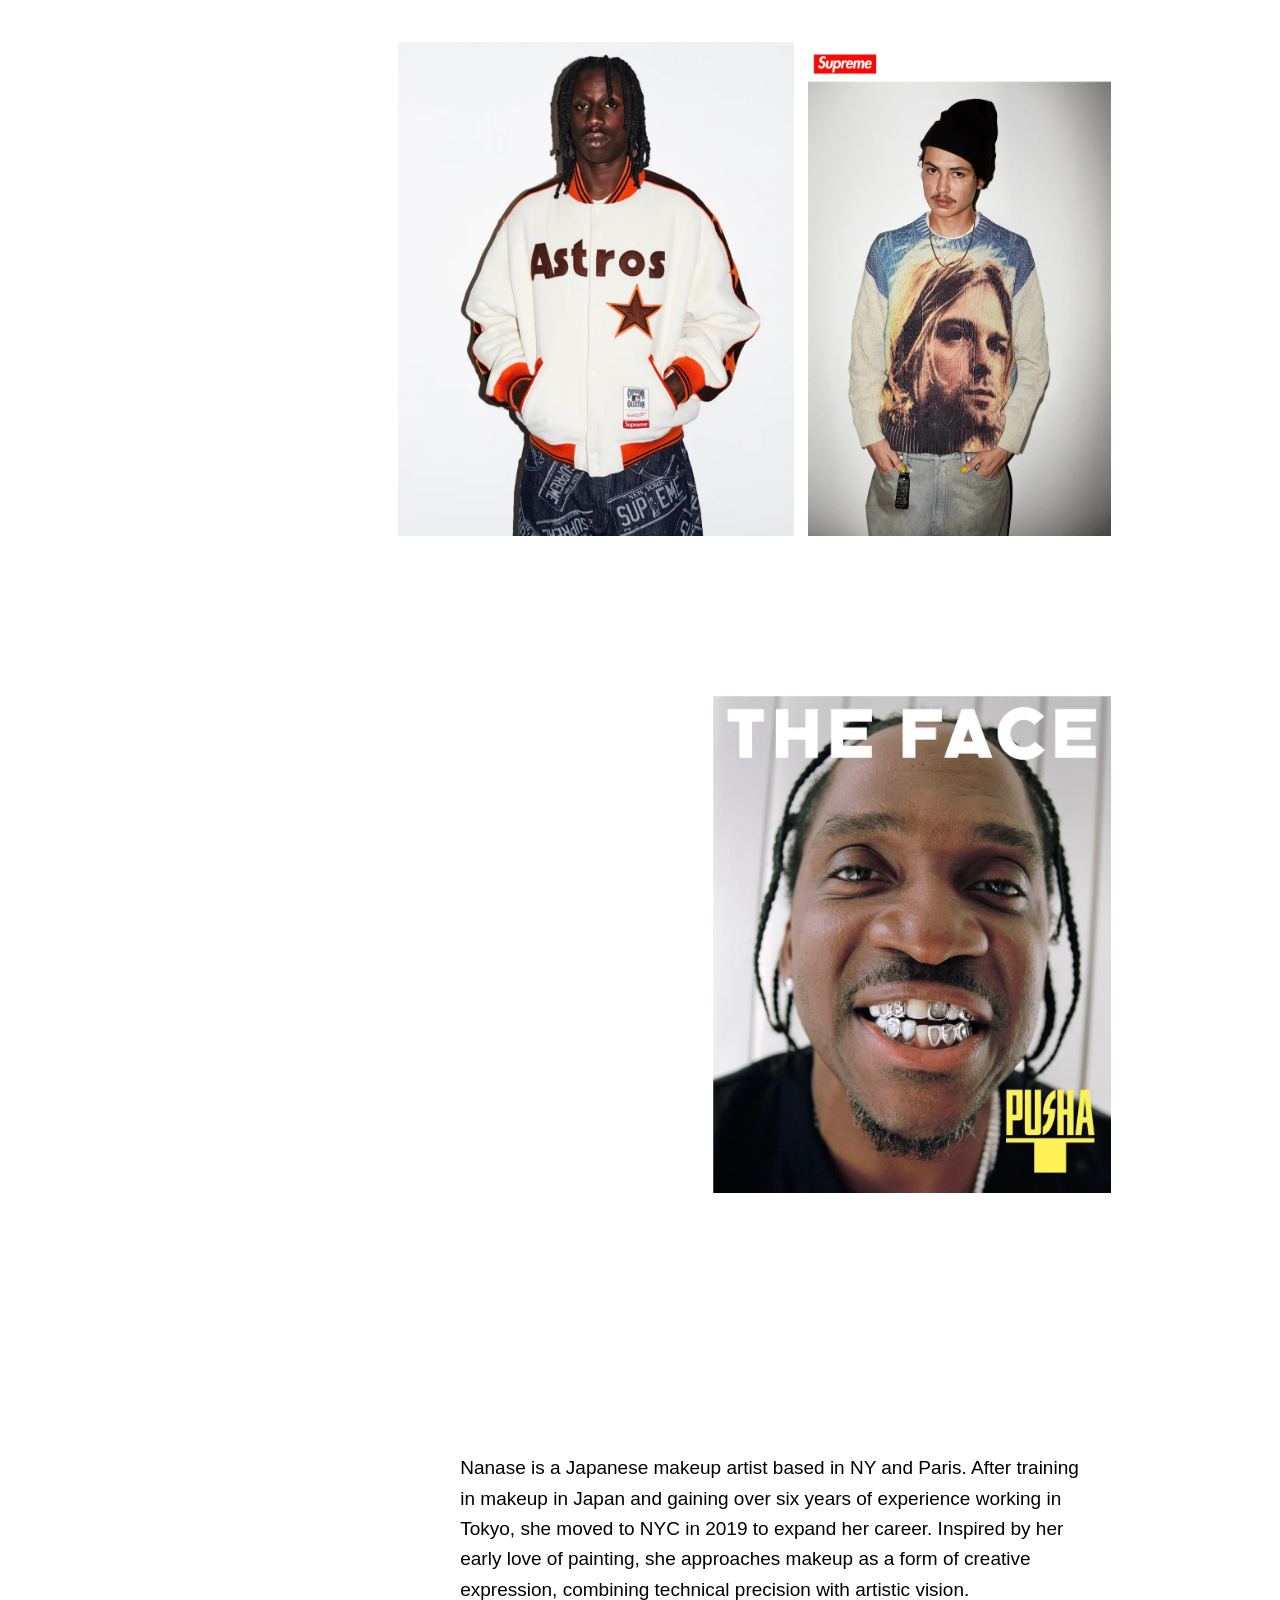
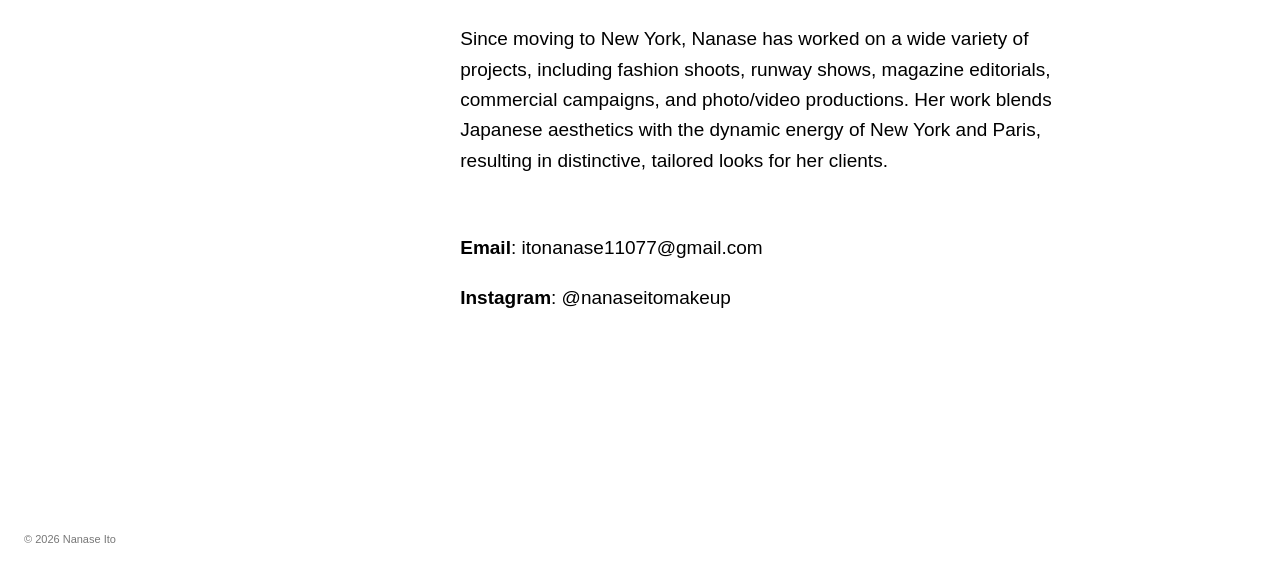
==== commit a8e93a3e: "bio" ====
--- a/index.html
+++ b/index.html
@@ -31,7 +31,7 @@
 
     <section id="about" class="text-section info-section" aria-label="Info">
       <div class="body-text">
-        <p>Nanase is a Japanese makeup artist based in NY. After training in makeup in Japan and gaining over six years of experience working in Tokyo, she moved to NYC in 2019 to expand her career. Inspired by her early love of painting, she approaches makeup as a form of creative expression, combining technical precision with artistic vision.</p>
+        <p>Nanase is a Japanese makeup artist based in NY and Paris. After training in makeup in Japan and gaining over six years of experience working in Tokyo, she moved to NYC in 2019 to expand her career. Inspired by her early love of painting, she approaches makeup as a form of creative expression, combining technical precision with artistic vision.</p>
         <p>Since moving to New York, Nanase has worked on a wide variety of projects, including fashion shoots, runway shows, magazine editorials, commercial campaigns, and photo/video productions. Her work blends Japanese aesthetics with the dynamic energy of New York and Paris, resulting in distinctive, tailored looks for her clients.</p>
         <div class="info-contact">
           <p><strong>Email</strong>: <a href="mailto:itonanase11077@gmail.com">itonanase11077@gmail.com</a></p>
